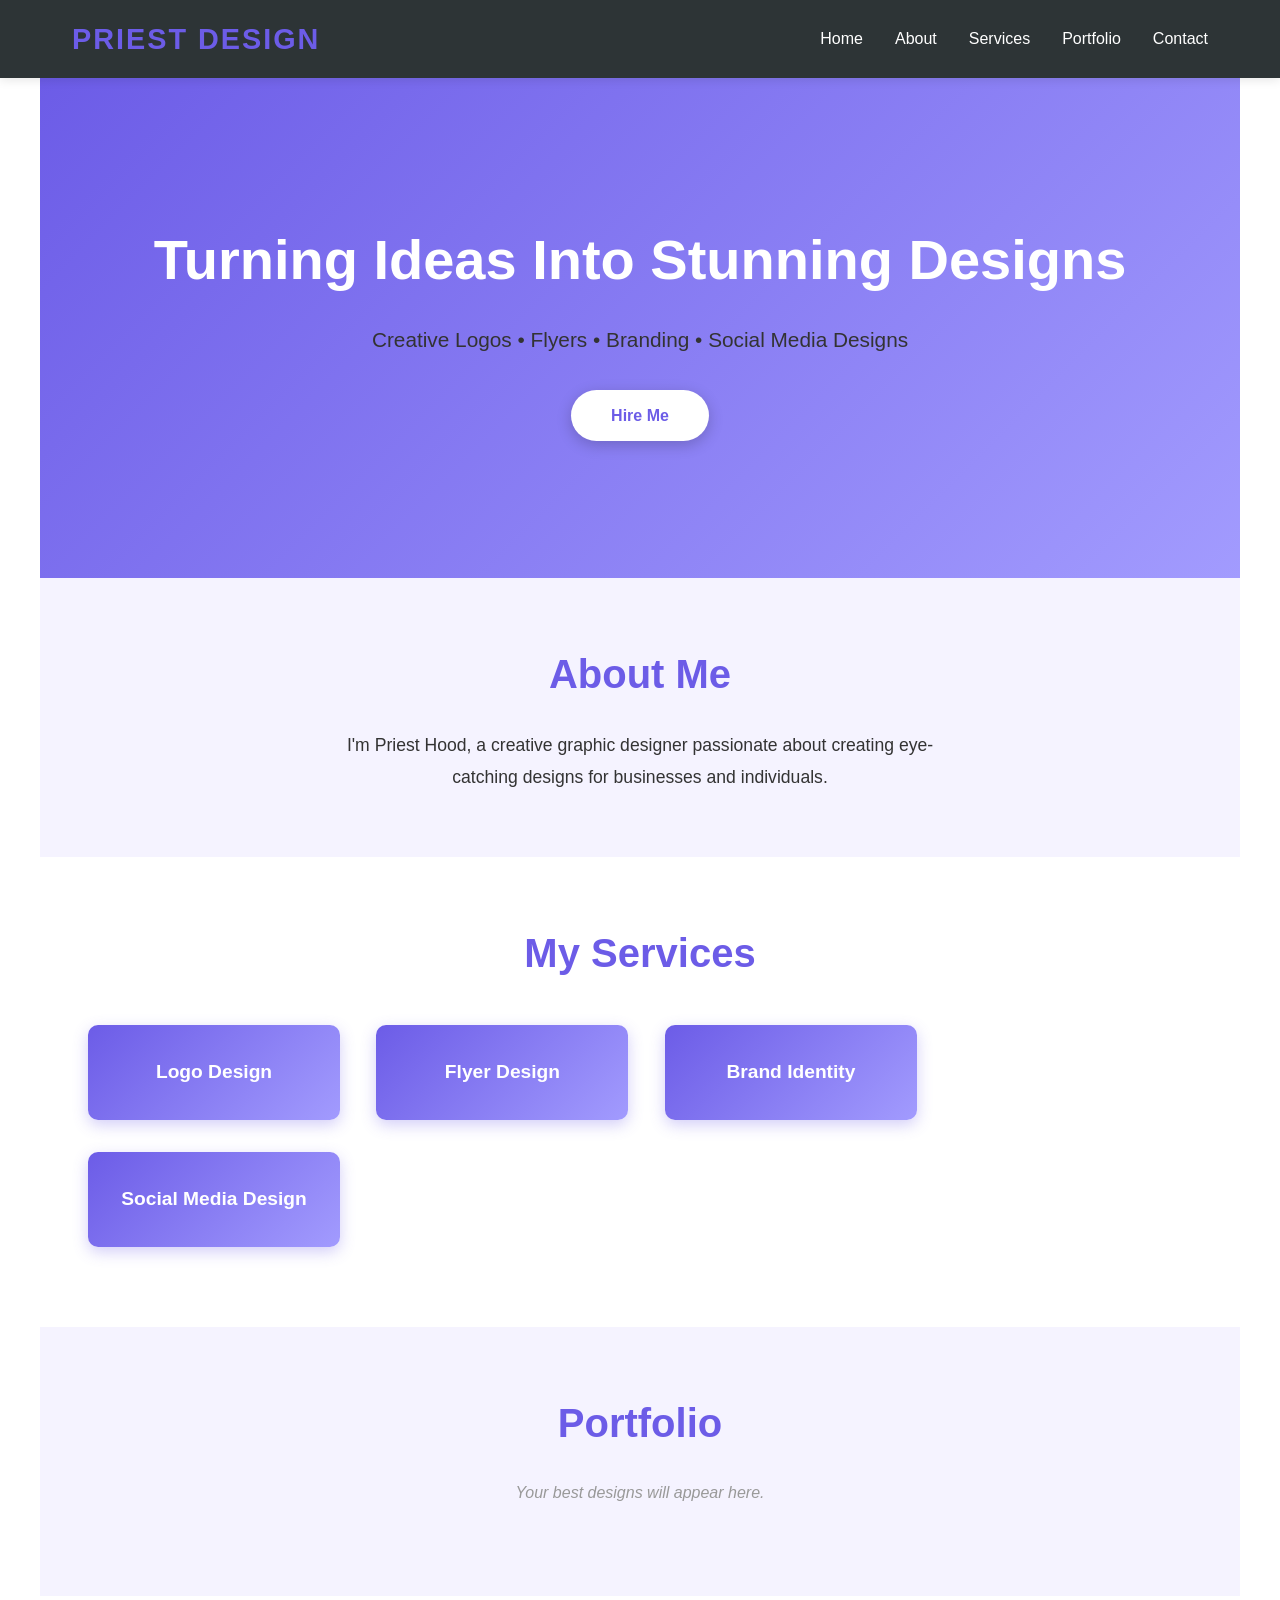
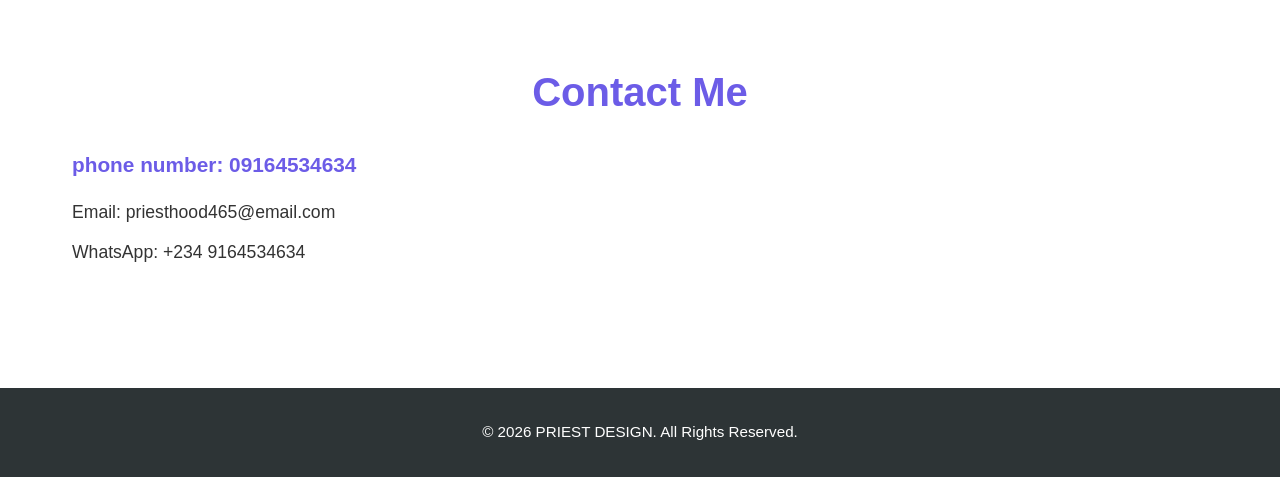
==== index.html @ c43c604e "Add portfolio website files" ====
<!DOCTYPE html>
<html lang="en">
<head>
    <meta charset="UTF-8">
    <meta name="viewport" content="width=device-width, initial-scale=1.0">
    <title>PRIEST DESIGN</title>
    <link rel="stylesheet" href="style.css">
</head>
<body>

<header>
    <nav>
        <h2>PRIEST DESIGN</h2>
        <ul>
            <li><a href="#home">Home</a></li>
            <li><a href="#about">About</a></li>
            <li><a href="#services">Services</a></li>
            <li><a href="#portfolio">Portfolio</a></li>
            <li><a href="#contact">Contact</a></li>
        </ul>
    </nav>
</header>

<section id="home" class="hero">
    <h1>Turning Ideas Into Stunning Designs</h1>
    <p>Creative Logos • Flyers • Branding • Social Media Designs</p>
    <a href="#contact" class="btn">Hire Me</a>
</section>

<section id="about">
    <h2>About Me</h2>
    <p>I'm Priest Hood, a creative graphic designer passionate about creating eye-catching designs for businesses and individuals.</p>
</section>

<section id="services">
    <h2>My Services</h2>
    <div class="card">Logo Design</div>
    <div class="card">Flyer Design</div>
    <div class="card">Brand Identity</div>
    <div class="card">Social Media Design</div>
</section>

<section id="portfolio">
    <h2>Portfolio</h2>
    <p>Your best designs will appear here.</p>
</section>

<section id="contact">
    <h2>Contact Me</h2>
    <h3>phone number: 09164534634</h3>
    <p>Email: priesthood465@email.com</p>
    <p>WhatsApp: +234 9164534634</p>
</section>

<footer>
    <p>© 2026 PRIEST DESIGN. All Rights Reserved.</p>
</footer>

</body>
</html>
---- style.css ----
* {
    margin: 0;
    padding: 0;
    box-sizing: border-box;
}

:root {
    --primary-color: #6c5ce7;
    --secondary-color: #a29bfe;
    --dark-color: #2d3436;
    --light-color: #f5f3ff;
    --white: #ffffff;
    --text-color: #333333;
}

body {
    font-family: 'Segoe UI', Tahoma, Geneva, Verdana, sans-serif;
    line-height: 1.6;
    color: var(--text-color);
    overflow-x: hidden;
}

/* Header & Navigation */
header {
    background: var(--dark-color);
    color: var(--white);
    padding: 1rem 0;
    position: sticky;
    top: 0;
    z-index: 100;
    box-shadow: 0 2px 10px rgba(0, 0, 0, 0.1);
}

nav {
    display: flex;
    justify-content: space-between;
    align-items: center;
    max-width: 1200px;
    margin: 0 auto;
    padding: 0 2rem;
}

nav h2 {
    font-size: 1.8rem;
    font-weight: 700;
    color: var(--primary-color);
    letter-spacing: 2px;
}

nav ul {
    display: flex;
    list-style: none;
    gap: 2rem;
}

nav a {
    color: var(--white);
    text-decoration: none;
    font-weight: 500;
    transition: color 0.3s ease;
    position: relative;
}

nav a:hover {
    color: var(--primary-color);
}

nav a::after {
    content: '';
    position: absolute;
    bottom: -5px;
    left: 0;
    width: 0;
    height: 2px;
    background: var(--primary-color);
    transition: width 0.3s ease;
}

nav a:hover::after {
    width: 100%;
}

/* Hero Section */
.hero {
    background: linear-gradient(135deg, var(--primary-color) 0%, var(--secondary-color) 100%);
    color: var(--white);
    padding: 8rem 2rem;
    text-align: center;
    min-height: 500px;
    display: flex;
    flex-direction: column;
    justify-content: center;
    align-items: center;
}

.hero h1 {
    font-size: 3.5rem;
    margin-bottom: 1rem;
    font-weight: 700;
    animation: slideInDown 0.8s ease;
}

.hero p {
    font-size: 1.3rem;
    margin-bottom: 2rem;
    font-weight: 300;
    animation: slideInUp 0.8s ease;
}

.btn {
    display: inline-block;
    background: var(--white);
    color: var(--primary-color);
    padding: 0.8rem 2.5rem;
    border-radius: 50px;
    text-decoration: none;
    font-weight: 600;
    font-size: 1rem;
    transition: all 0.3s ease;
    box-shadow: 0 4px 15px rgba(0, 0, 0, 0.2);
    cursor: pointer;
    border: none;
}

.btn:hover {
    transform: translateY(-3px);
    box-shadow: 0 6px 20px rgba(0, 0, 0, 0.3);
    background: var(--light-color);
}

/* Sections */
section {
    padding: 4rem 2rem;
    max-width: 1200px;
    margin: 0 auto;
}

section h2 {
    font-size: 2.5rem;
    margin-bottom: 1.5rem;
    color: var(--primary-color);
    text-align: center;
}

section h3 {
    font-size: 1.3rem;
    margin: 1rem 0;
    color: var(--dark-color);
}

section p {
    font-size: 1rem;
    line-height: 1.8;
    margin-bottom: 1.5rem;
    color: var(--text-color);
}

/* About Section */
#about {
    background: var(--light-color);
}

#about p {
    font-size: 1.1rem;
    text-align: center;
    max-width: 600px;
    margin: 0 auto;
}

/* Services Section */
#services {
    background: var(--white);
}

.card {
    background: linear-gradient(135deg, var(--primary-color), var(--secondary-color));
    color: var(--white);
    padding: 2rem;
    border-radius: 10px;
    text-align: center;
    font-size: 1.2rem;
    font-weight: 600;
    margin: 1rem;
    display: inline-block;
    width: calc(25% - 2rem);
    box-shadow: 0 5px 15px rgba(108, 92, 231, 0.3);
    transition: all 0.3s ease;
    cursor: pointer;
}

.card:hover {
    transform: translateY(-10px);
    box-shadow: 0 10px 30px rgba(108, 92, 231, 0.5);
}

@media (max-width: 768px) {
    .card {
        width: calc(50% - 2rem);
    }
}

@media (max-width: 480px) {
    .card {
        width: 100%;
    }
}

/* Portfolio Section */
#portfolio {
    background: var(--light-color);
}

#portfolio p {
    text-align: center;
    font-style: italic;
    color: #999;
}

/* Contact Section */
#contact {
    background: var(--white);
}

#contact h3 {
    color: var(--primary-color);
}

#contact p {
    font-size: 1.1rem;
    margin: 0.5rem 0;
}

/* Footer */
footer {
    background: var(--dark-color);
    color: var(--white);
    text-align: center;
    padding: 2rem;
    margin-top: 3rem;
}

footer p {
    margin: 0;
    font-size: 0.95rem;
}

/* Animations */
@keyframes slideInDown {
    from {
        opacity: 0;
        transform: translateY(-30px);
    }
    to {
        opacity: 1;
        transform: translateY(0);
    }
}

@keyframes slideInUp {
    from {
        opacity: 0;
        transform: translateY(30px);
    }
    to {
        opacity: 1;
        transform: translateY(0);
    }
}

/* Responsive Design */
@media (max-width: 768px) {
    nav {
        flex-direction: column;
        gap: 1rem;
    }

    nav ul {
        flex-direction: column;
        gap: 1rem;
        text-align: center;
    }

    .hero h1 {
        font-size: 2rem;
    }

    .hero p {
        font-size: 1rem;
    }

    section {
        padding: 2rem 1rem;
    }

    section h2 {
        font-size: 1.8rem;
    }
}

@media (max-width: 480px) {
    nav h2 {
        font-size: 1.3rem;
    }

    .hero h1 {
        font-size: 1.5rem;
    }

    .hero {
        padding: 4rem 1rem;
    }
}
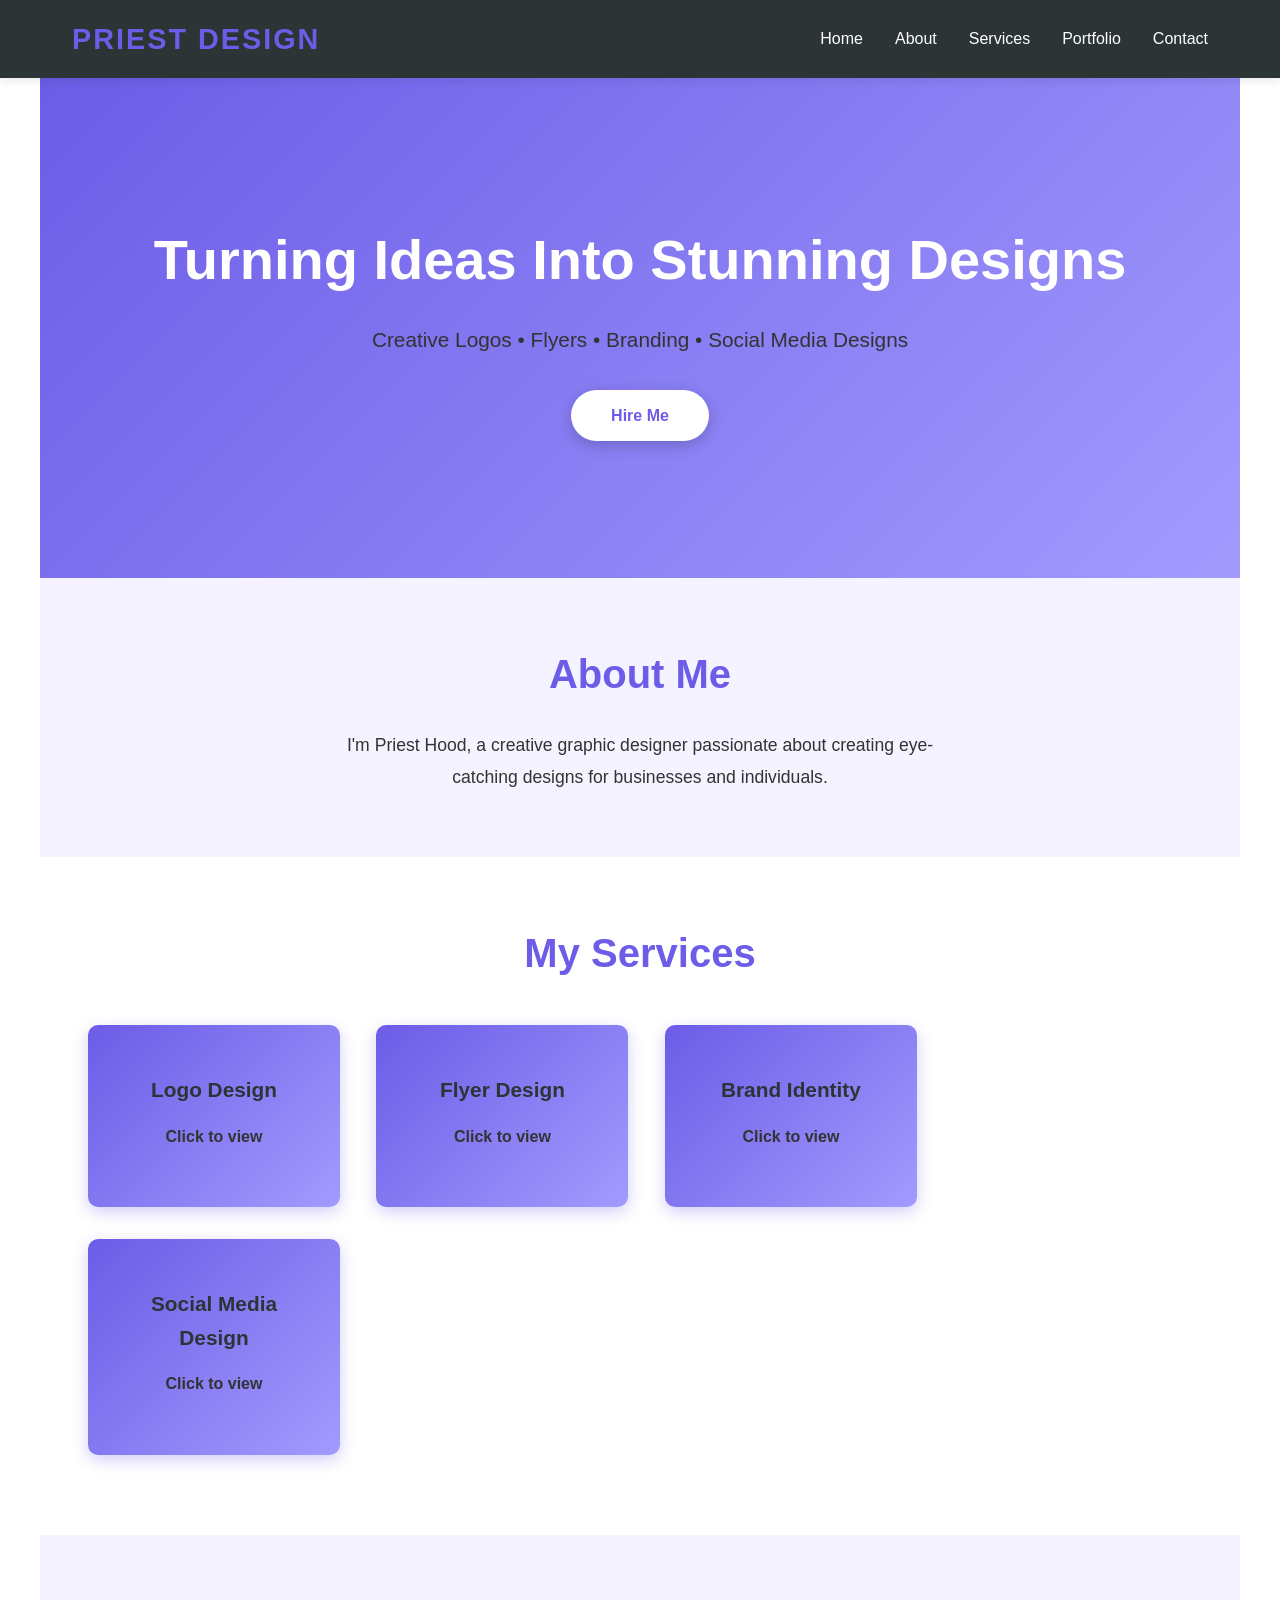
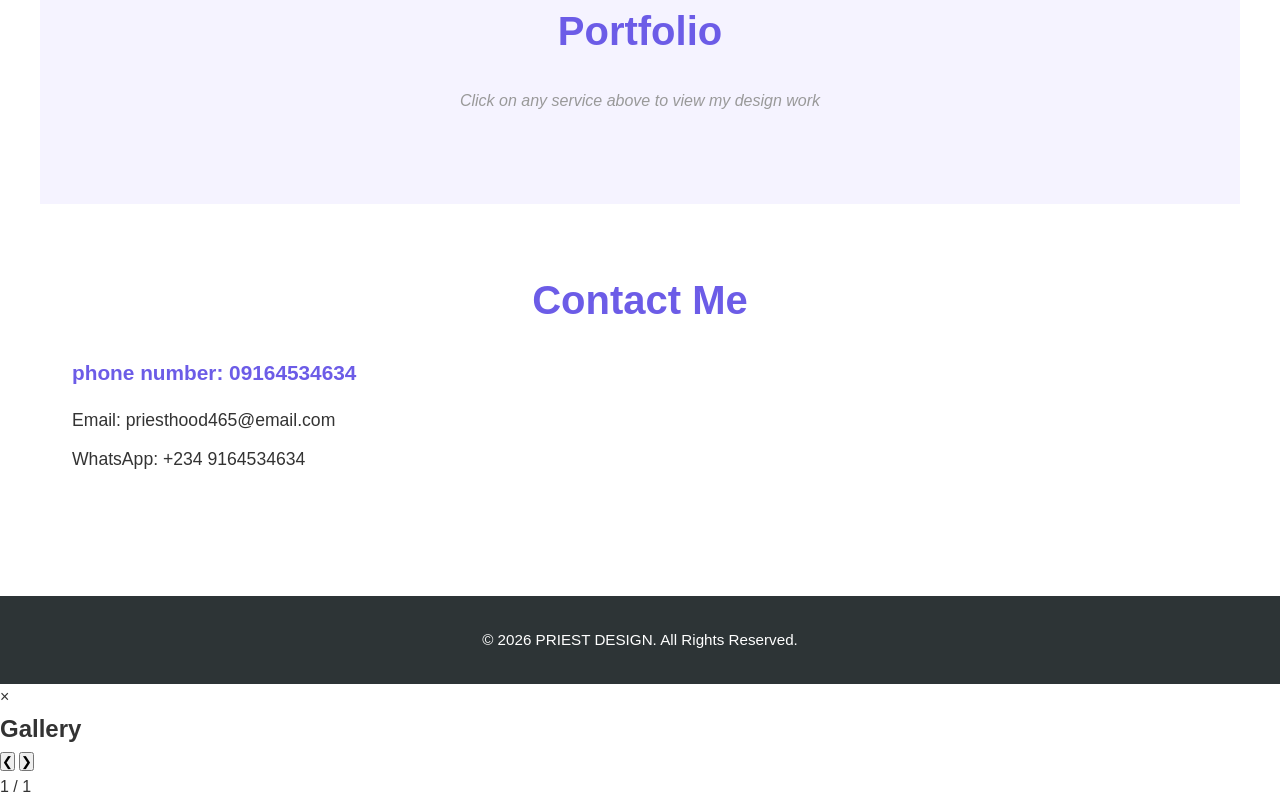
==== commit 72509109: "Update portfolio with interactive gallery system" ====
--- a/index.html
+++ b/index.html
@@ -5,6 +5,7 @@
     <meta name="viewport" content="width=device-width, initial-scale=1.0">
     <title>PRIEST DESIGN</title>
     <link rel="stylesheet" href="style.css">
+    <link rel="stylesheet" href="portfolio.css">
 </head>
 <body>
 
@@ -34,15 +35,31 @@
 
 <section id="services">
     <h2>My Services</h2>
-    <div class="card">Logo Design</div>
-    <div class="card">Flyer Design</div>
-    <div class="card">Brand Identity</div>
-    <div class="card">Social Media Design</div>
+    <div class="services-container">
+        <div class="card" onclick="openGallery('logo')">
+            <h3>Logo Design</h3>
+            <p>Click to view</p>
+        </div>
+        <div class="card" onclick="openGallery('flyer')">
+            <h3>Flyer Design</h3>
+            <p>Click to view</p>
+        </div>
+        <div class="card" onclick="openGallery('brand')">
+            <h3>Brand Identity</h3>
+            <p>Click to view</p>
+        </div>
+        <div class="card" onclick="openGallery('social')">
+            <h3>Social Media Design</h3>
+            <p>Click to view</p>
+        </div>
+    </div>
 </section>
 
 <section id="portfolio">
     <h2>Portfolio</h2>
-    <p>Your best designs will appear here.</p>
+    <div class="portfolio-intro">
+        <p>Click on any service above to view my design work</p>
+    </div>
 </section>
 
 <section id="contact">
@@ -56,5 +73,26 @@
     <p>© 2026 PRIEST DESIGN. All Rights Reserved.</p>
 </footer>
 
+<!-- Gallery Modal -->
+<div id="galleryModal" class="modal">
+    <div class="modal-content">
+        <span class="close" onclick="closeGallery()">&times;</span>
+        <h2 id="galleryTitle">Gallery</h2>
+        
+        <div class="gallery-container">
+            <div id="galleryImages" class="gallery-images">
+                <!-- Images will be loaded here -->
+            </div>
+            <button class="prev" onclick="prevImage()">&#10094;</button>
+            <button class="next" onclick="nextImage()">&#10095;</button>
+        </div>
+        
+        <div class="gallery-counter">
+            <span id="imageCounter">1 / 1</span>
+        </div>
+    </div>
+</div>
+
+<script src="portfolio.js"></script>
 </body>
 </html>
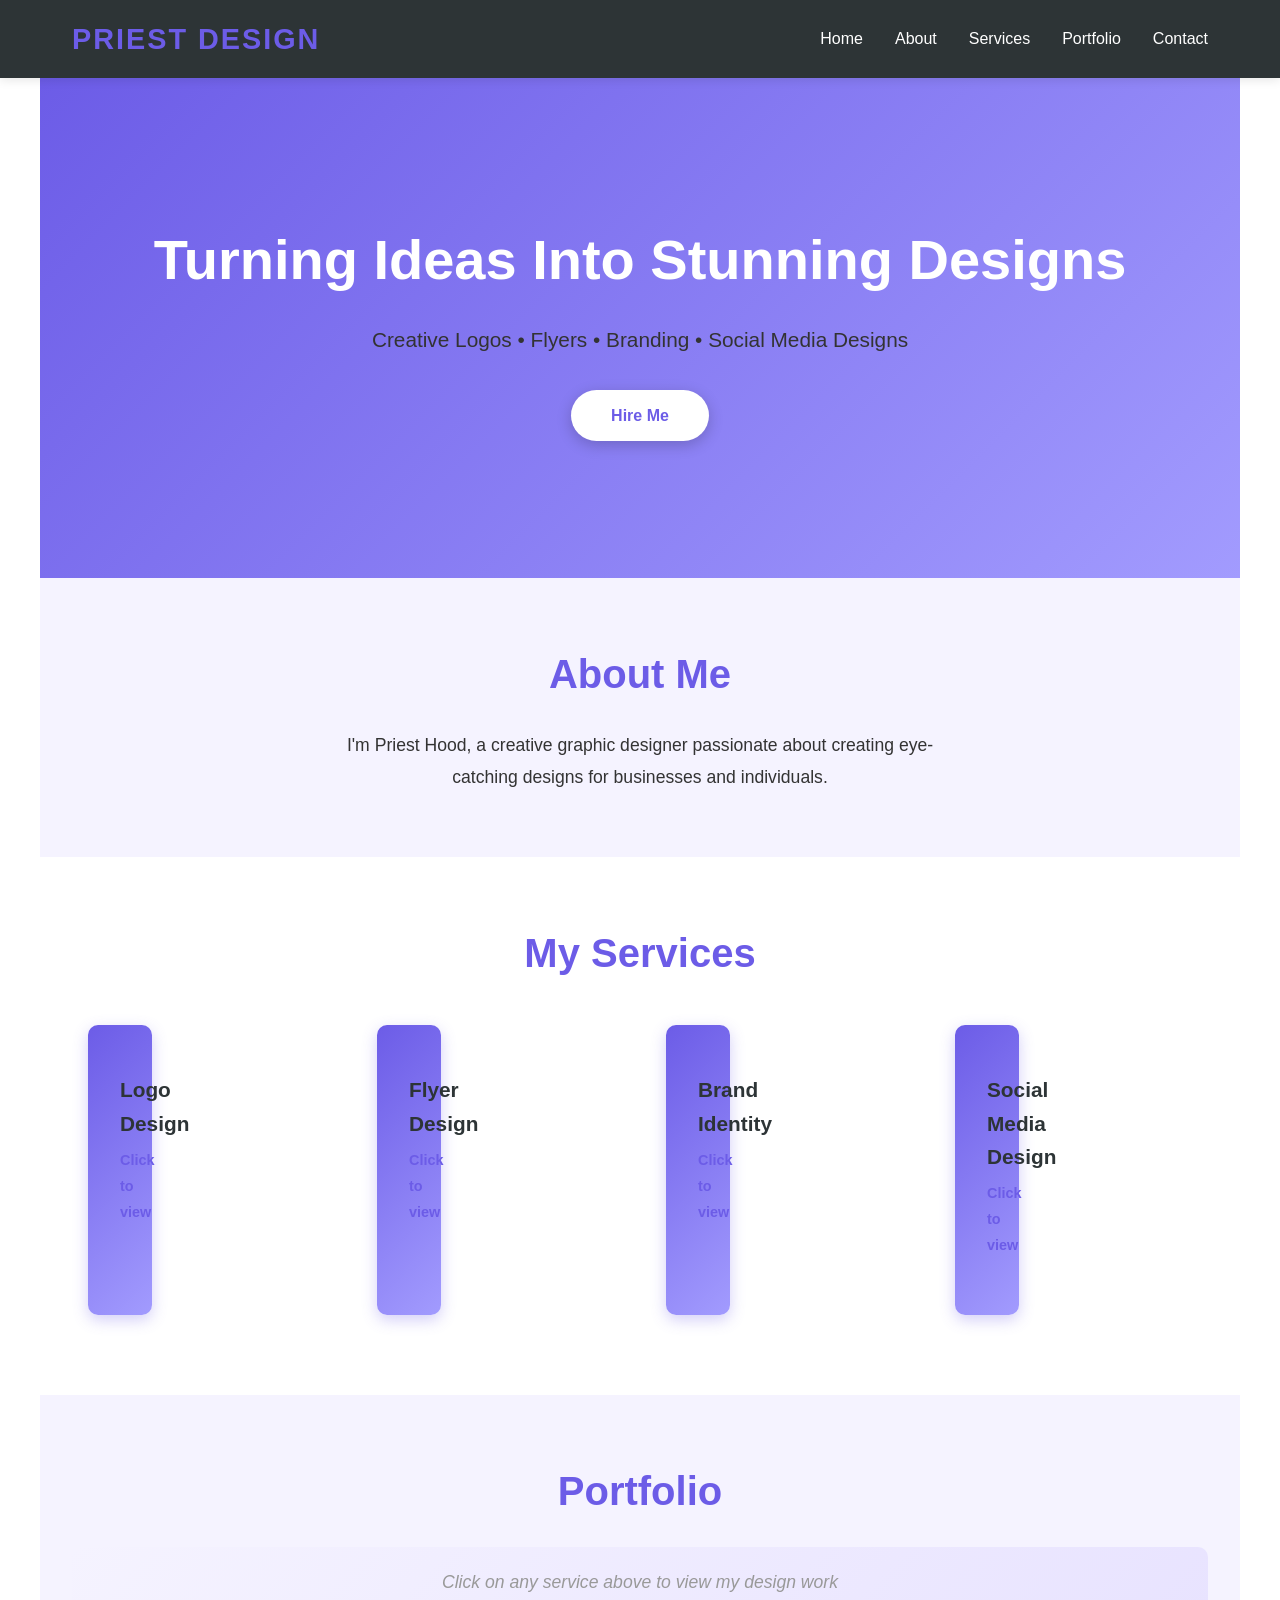
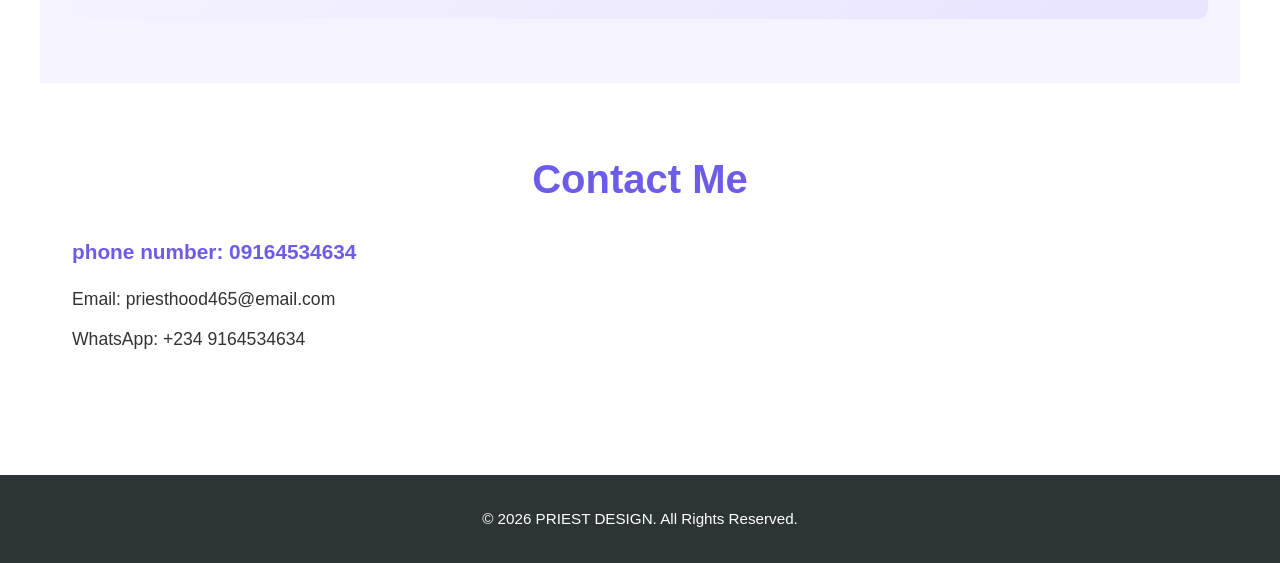
==== commit f6195e3e: "Fix gallery - embed JavaScript directly in HTML" ====
--- a/index.html
+++ b/index.html
@@ -36,19 +36,19 @@
 <section id="services">
     <h2>My Services</h2>
     <div class="services-container">
-        <div class="card" onclick="openGallery('logo')">
+        <div class="card" onclick="openGallery('logo')" style="cursor: pointer;">
             <h3>Logo Design</h3>
             <p>Click to view</p>
         </div>
-        <div class="card" onclick="openGallery('flyer')">
+        <div class="card" onclick="openGallery('flyer')" style="cursor: pointer;">
             <h3>Flyer Design</h3>
             <p>Click to view</p>
         </div>
-        <div class="card" onclick="openGallery('brand')">
+        <div class="card" onclick="openGallery('brand')" style="cursor: pointer;">
             <h3>Brand Identity</h3>
             <p>Click to view</p>
         </div>
-        <div class="card" onclick="openGallery('social')">
+        <div class="card" onclick="openGallery('social')" style="cursor: pointer;">
             <h3>Social Media Design</h3>
             <p>Click to view</p>
         </div>
@@ -93,6 +93,110 @@
     </div>
 </div>
 
-<script src="portfolio.js"></script>
+<script>
+// Gallery data - organize designs by category
+const galleryData = {
+    logo: {
+        title: 'Logo Design',
+        images: [
+            'HOOD5.png'
+        ]
+    },
+    flyer: {
+        title: 'Flyer Design',
+        images: []
+    },
+    brand: {
+        title: 'Brand Identity',
+        images: []
+    },
+    social: {
+        title: 'Social Media Design',
+        images: []
+    }
+};
+
+let currentCategory = '';
+let currentImageIndex = 0;
+
+function openGallery(category) {
+    console.log('Opening gallery for:', category);
+    const data = galleryData[category];
+    
+    if (!data || data.images.length === 0) {
+        alert(`No designs available for ${data.title} yet.`);
+        return;
+    }
+
+    currentCategory = category;
+    currentImageIndex = 0;
+    
+    const modal = document.getElementById('galleryModal');
+    const title = document.getElementById('galleryTitle');
+    const imagesContainer = document.getElementById('galleryImages');
+    
+    title.textContent = data.title;
+    imagesContainer.innerHTML = '';
+    
+    // Load first image
+    loadImage(0);
+    
+    modal.classList.add('show');
+    console.log('Gallery opened');
+}
+
+function loadImage(index) {
+    const data = galleryData[currentCategory];
+    if (index < 0 || index >= data.images.length) return;
+    
+    currentImageIndex = index;
+    const imagesContainer = document.getElementById('galleryImages');
+    imagesContainer.innerHTML = `<img src="${data.images[index]}" alt="Design ${index + 1}" style="max-width: 100%; max-height: 500px; border-radius: 10px;">`;
+    
+    // Update counter
+    document.getElementById('imageCounter').textContent = `${index + 1} / ${data.images.length}`;
+}
+
+function nextImage() {
+    const data = galleryData[currentCategory];
+    if (currentImageIndex < data.images.length - 1) {
+        loadImage(currentImageIndex + 1);
+    } else {
+        loadImage(0); // Loop back to first image
+    }
+}
+
+function prevImage() {
+    const data = galleryData[currentCategory];
+    if (currentImageIndex > 0) {
+        loadImage(currentImageIndex - 1);
+    } else {
+        loadImage(data.images.length - 1); // Loop to last image
+    }
+}
+
+function closeGallery() {
+    const modal = document.getElementById('galleryModal');
+    modal.classList.remove('show');
+}
+
+// Close modal when clicking outside
+window.onclick = function(event) {
+    const modal = document.getElementById('galleryModal');
+    if (event.target === modal) {
+        closeGallery();
+    }
+}
+
+// Keyboard navigation
+document.addEventListener('keydown', function(event) {
+    const modal = document.getElementById('galleryModal');
+    if (!modal.classList.contains('show')) return;
+    
+    if (event.key === 'ArrowRight') nextImage();
+    if (event.key === 'ArrowLeft') prevImage();
+    if (event.key === 'Escape') closeGallery();
+});
+</script>
 </body>
 </html>
--- a/portfolio.css
+++ b/portfolio.css
@@ -0,0 +1,240 @@
+/* Gallery Modal Styles */
+.modal {
+    display: none;
+    position: fixed;
+    z-index: 1000;
+    left: 0;
+    top: 0;
+    width: 100%;
+    height: 100%;
+    background-color: rgba(0, 0, 0, 0.8);
+    animation: fadeIn 0.3s ease;
+}
+
+.modal.show {
+    display: flex;
+    justify-content: center;
+    align-items: center;
+}
+
+@keyframes fadeIn {
+    from {
+        opacity: 0;
+    }
+    to {
+        opacity: 1;
+    }
+}
+
+.modal-content {
+    background-color: var(--white);
+    border-radius: 20px;
+    padding: 30px;
+    max-width: 900px;
+    width: 90%;
+    max-height: 85vh;
+    overflow-y: auto;
+    box-shadow: 0 20px 60px rgba(0, 0, 0, 0.3);
+    position: relative;
+}
+
+.close {
+    position: absolute;
+    right: 20px;
+    top: 15px;
+    font-size: 2rem;
+    font-weight: bold;
+    color: var(--primary-color);
+    cursor: pointer;
+    transition: color 0.3s ease;
+}
+
+.close:hover {
+    color: var(--dark-color);
+}
+
+#galleryTitle {
+    color: var(--primary-color);
+    margin-bottom: 20px;
+    text-align: center;
+    font-size: 2rem;
+}
+
+.gallery-container {
+    position: relative;
+    display: flex;
+    justify-content: center;
+    align-items: center;
+    margin: 20px 0;
+}
+
+.gallery-images {
+    width: 100%;
+    display: flex;
+    justify-content: center;
+    align-items: center;
+    min-height: 400px;
+    background: linear-gradient(135deg, #f5f3ff 0%, #e8e3ff 100%);
+    border-radius: 15px;
+    padding: 20px;
+    box-shadow: inset 0 2px 10px rgba(0, 0, 0, 0.1);
+}
+
+.gallery-images img {
+    max-width: 100%;
+    max-height: 500px;
+    border-radius: 10px;
+    box-shadow: 0 5px 20px rgba(0, 0, 0, 0.2);
+    animation: slideIn 0.5s ease;
+}
+
+@keyframes slideIn {
+    from {
+        opacity: 0;
+        transform: scale(0.95);
+    }
+    to {
+        opacity: 1;
+        transform: scale(1);
+    }
+}
+
+.prev, .next {
+    position: absolute;
+    top: 50%;
+    transform: translateY(-50%);
+    background-color: var(--primary-color);
+    color: var(--white);
+    border: none;
+    padding: 15px 20px;
+    font-size: 1.5rem;
+    cursor: pointer;
+    border-radius: 50%;
+    transition: all 0.3s ease;
+    box-shadow: 0 4px 15px rgba(108, 92, 231, 0.3);
+}
+
+.prev:hover, .next:hover {
+    background-color: var(--secondary-color);
+    transform: translateY(-50%) scale(1.1);
+}
+
+.prev {
+    left: 10px;
+}
+
+.next {
+    right: 10px;
+}
+
+.gallery-counter {
+    text-align: center;
+    margin-top: 20px;
+    font-size: 1rem;
+    color: var(--text-color);
+    font-weight: 600;
+}
+
+#imageCounter {
+    background: linear-gradient(135deg, var(--primary-color), var(--secondary-color));
+    color: var(--white);
+    padding: 8px 16px;
+    border-radius: 20px;
+    display: inline-block;
+}
+
+.services-container {
+    display: grid;
+    grid-template-columns: repeat(auto-fit, minmax(250px, 1fr));
+    gap: 20px;
+}
+
+.card {
+    cursor: pointer;
+}
+
+.card h3 {
+    font-size: 1.3rem;
+    margin-bottom: 8px;
+}
+
+.card p {
+    font-size: 0.9rem;
+    color: var(--primary-color);
+    font-weight: 600;
+}
+
+.portfolio-intro {
+    text-align: center;
+    padding: 20px;
+    background: linear-gradient(135deg, #f5f3ff 0%, #e8e3ff 100%);
+    border-radius: 10px;
+    margin-top: 20px;
+}
+
+.portfolio-intro p {
+    font-size: 1.1rem;
+    color: var(--primary-color);
+    margin: 0;
+}
+
+/* Responsive Gallery */
+@media (max-width: 768px) {
+    .modal-content {
+        max-width: 95%;
+        padding: 20px;
+    }
+
+    .gallery-images {
+        min-height: 300px;
+    }
+
+    .gallery-images img {
+        max-height: 350px;
+    }
+
+    .prev, .next {
+        padding: 10px 15px;
+        font-size: 1.2rem;
+    }
+
+    #galleryTitle {
+        font-size: 1.5rem;
+    }
+}
+
+@media (max-width: 480px) {
+    .modal-content {
+        max-width: 100%;
+        max-height: 90vh;
+        border-radius: 15px;
+    }
+
+    .gallery-images {
+        min-height: 250px;
+        padding: 10px;
+    }
+
+    .gallery-images img {
+        max-height: 300px;
+    }
+
+    .prev, .next {
+        padding: 8px 12px;
+        font-size: 1rem;
+    }
+
+    .prev {
+        left: 5px;
+    }
+
+    .next {
+        right: 5px;
+    }
+
+    .close {
+        font-size: 1.5rem;
+        right: 15px;
+        top: 10px;
+    }
+}
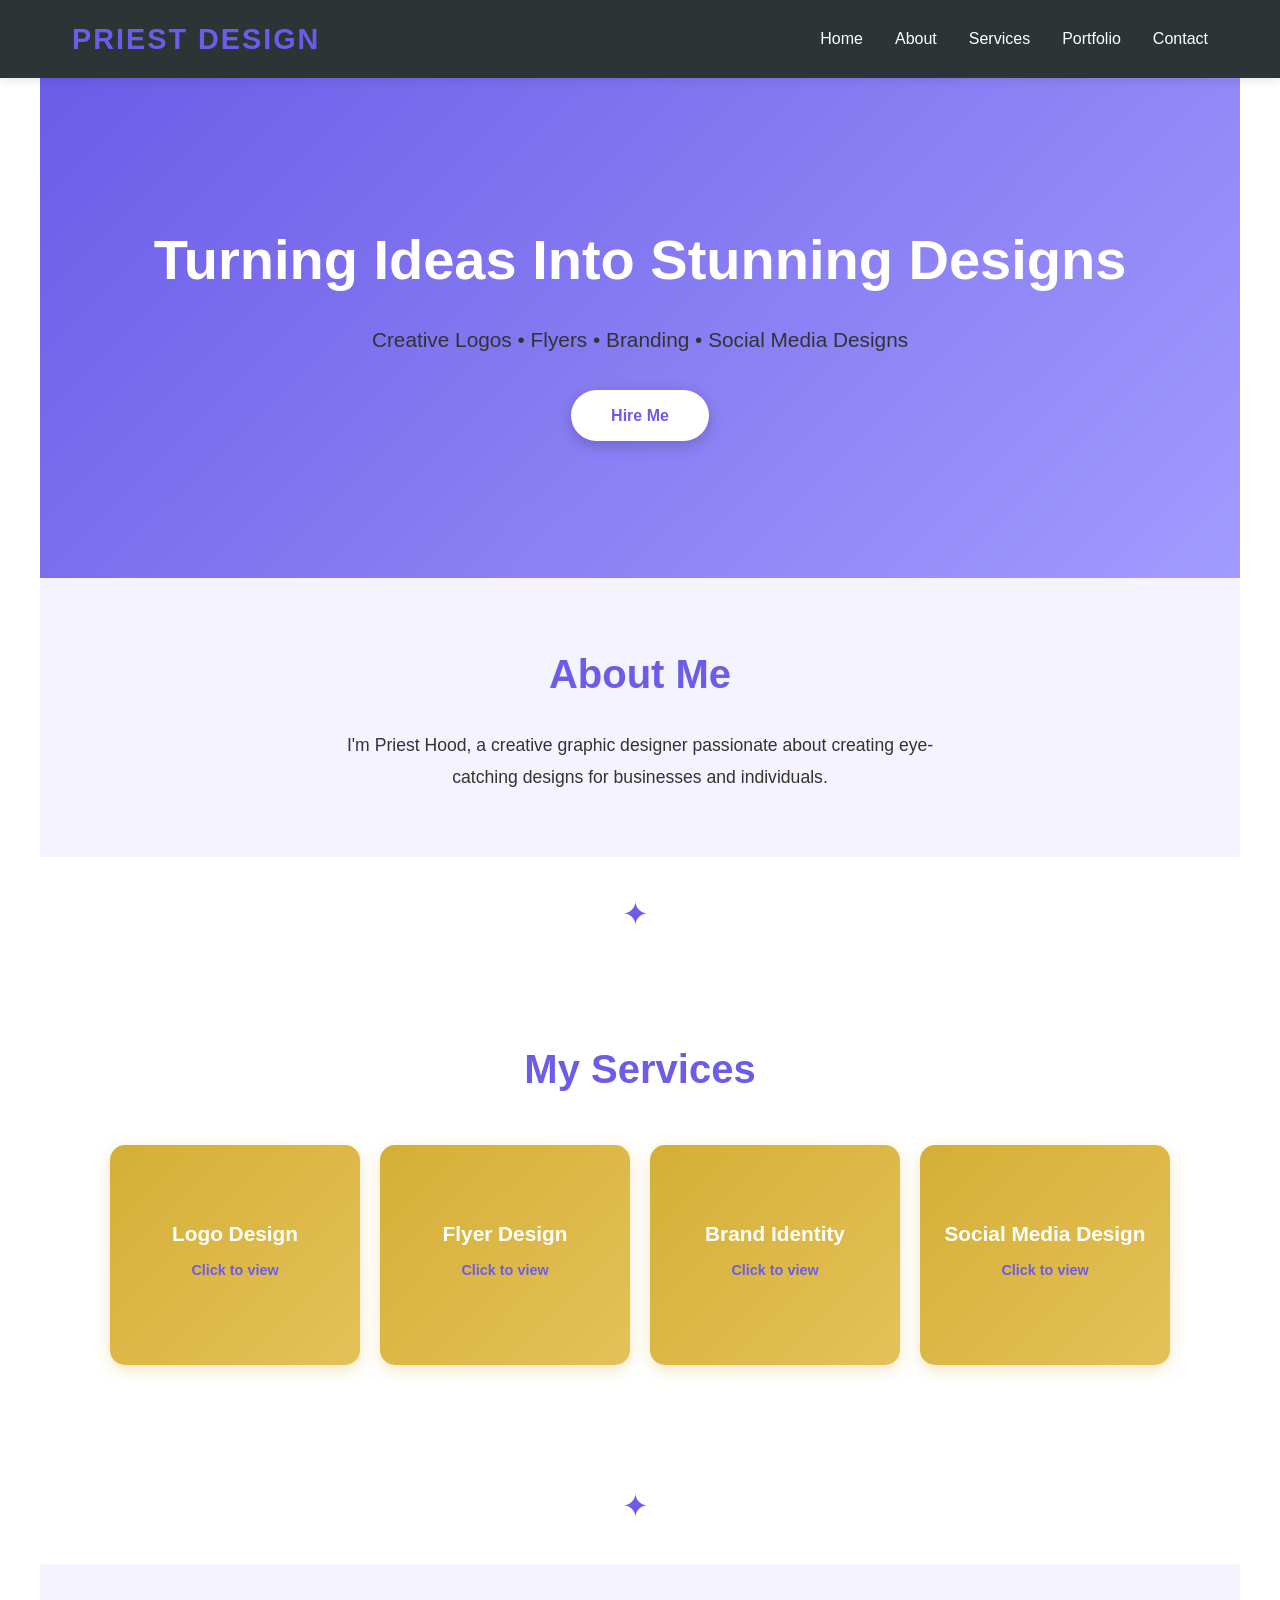
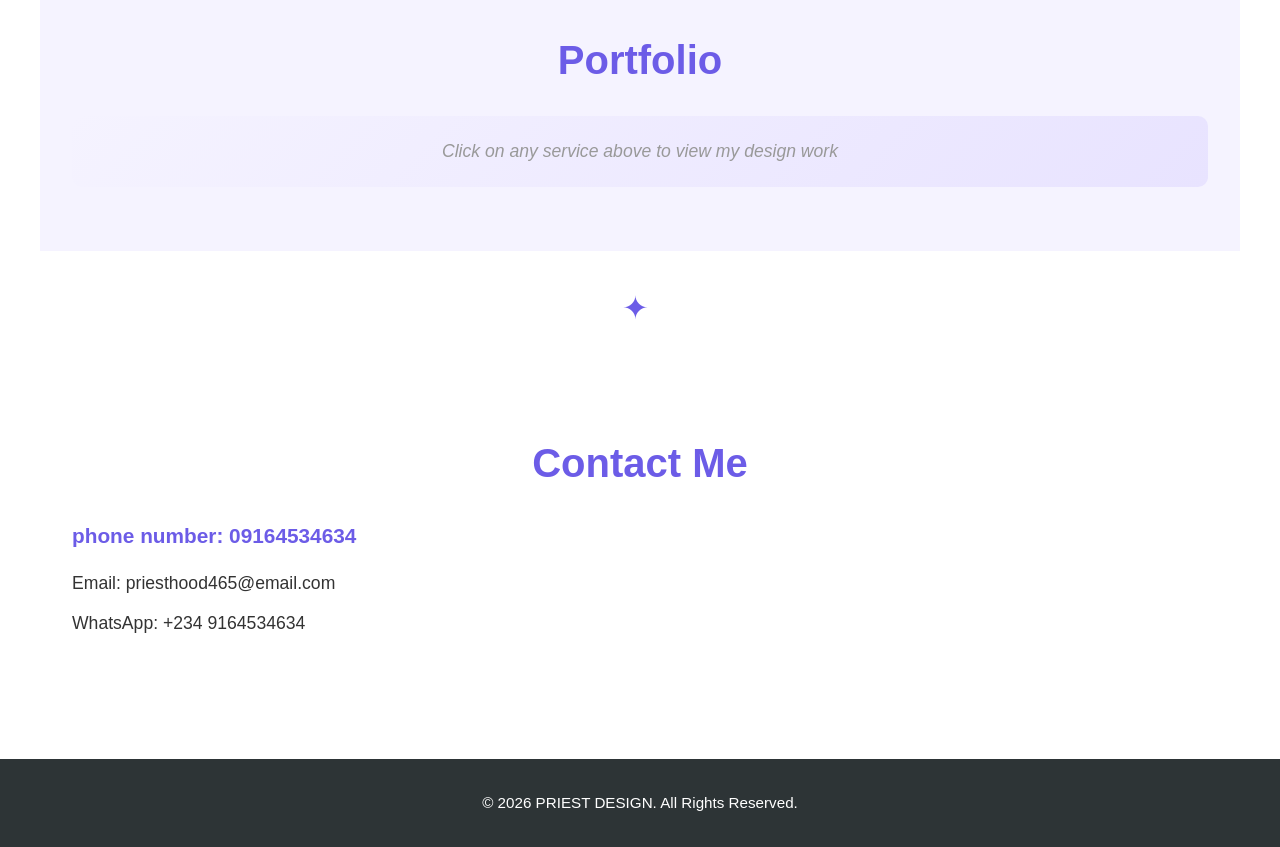
==== commit 883d538c: "Add elegant decorative dividers between sections" ====
--- a/index.html
+++ b/index.html
@@ -33,9 +33,14 @@
     <p>I'm Priest Hood, a creative graphic designer passionate about creating eye-catching designs for businesses and individuals.</p>
 </section>
 
+<!-- Decorative Divider -->
+<div class="divider">
+    <span>✦</span>
+</div>
+
 <section id="services">
     <h2>My Services</h2>
-    <div class="services-container">
+    <div class="services">
         <div class="card" onclick="openGallery('logo')" style="cursor: pointer;">
             <h3>Logo Design</h3>
             <p>Click to view</p>
@@ -54,6 +59,11 @@
         </div>
     </div>
 </section>
+
+<!-- Decorative Divider -->
+<div class="divider">
+    <span>✦</span>
+</div>
 
 <section id="portfolio">
     <h2>Portfolio</h2>
@@ -61,6 +71,11 @@
         <p>Click on any service above to view my design work</p>
     </div>
 </section>
+
+<!-- Decorative Divider -->
+<div class="divider">
+    <span>✦</span>
+</div>
 
 <section id="contact">
     <h2>Contact Me</h2>
@@ -99,12 +114,20 @@
     logo: {
         title: 'Logo Design',
         images: [
-            'HOOD5.png'
+            'HOOD5.png',
+            'file_00000000a75871f4b1cc783dd426370a.png',
+            'file_00000000d81c624387f1718a8c6750df.png',
+            'file_00000000488071f49b6fd9908b79cd60.png',
+            'file_0000000022147246b488e699e6680f67.png'
         ]
     },
     flyer: {
         title: 'Flyer Design',
-        images: []
+        images: [
+            'HOOD 7.png',
+            'HOOD5.png',
+            'HOOD.png'
+        ]
     },
     brand: {
         title: 'Brand Identity',
--- a/style.css
+++ b/style.css
@@ -155,6 +155,29 @@
     color: var(--text-color);
 }
 
+/* Decorative Divider */
+.divider {
+    text-align: center;
+    padding: 2rem 0;
+    font-size: 2rem;
+    color: var(--primary-color);
+    letter-spacing: 10px;
+}
+
+.divider span {
+    display: inline-block;
+    animation: pulse 2s ease-in-out infinite;
+}
+
+@keyframes pulse {
+    0%, 100% {
+        opacity: 0.6;
+    }
+    50% {
+        opacity: 1;
+    }
+}
+
 /* About Section */
 #about {
     background: var(--light-color);
@@ -172,37 +195,47 @@
     background: var(--white);
 }
 
+.services {
+    display: flex;
+    flex-wrap: wrap;
+    justify-content: center;
+    gap: 20px;
+    padding: 20px;
+}
+
 .card {
-    background: linear-gradient(135deg, var(--primary-color), var(--secondary-color));
-    color: var(--white);
-    padding: 2rem;
-    border-radius: 10px;
-    text-align: center;
-    font-size: 1.2rem;
+    width: 250px;
+    min-height: 220px;
+    background: linear-gradient(135deg, #D4AF37 0%, #E5C158 100%);
+    border-radius: 15px;
+    padding: 20px;
+    text-align: center;
+    color: #fff;
+    box-sizing: border-box;
+    cursor: pointer;
+    transition: all 0.3s ease;
+    box-shadow: 0 5px 15px rgba(212, 175, 55, 0.3);
+    display: flex;
+    flex-direction: column;
+    justify-content: center;
+    align-items: center;
+}
+
+.card h3 {
+    font-size: 1.3rem;
+    margin-bottom: 8px;
+    color: #fff;
+}
+
+.card p {
+    font-size: 0.9rem;
+    color: rgba(255, 255, 255, 0.9);
     font-weight: 600;
-    margin: 1rem;
-    display: inline-block;
-    width: calc(25% - 2rem);
-    box-shadow: 0 5px 15px rgba(108, 92, 231, 0.3);
-    transition: all 0.3s ease;
-    cursor: pointer;
 }
 
 .card:hover {
     transform: translateY(-10px);
-    box-shadow: 0 10px 30px rgba(108, 92, 231, 0.5);
-}
-
-@media (max-width: 768px) {
-    .card {
-        width: calc(50% - 2rem);
-    }
-}
-
-@media (max-width: 480px) {
-    .card {
-        width: 100%;
-    }
+    box-shadow: 0 10px 30px rgba(212, 175, 55, 0.5);
 }
 
 /* Portfolio Section */
@@ -295,6 +328,10 @@
     section h2 {
         font-size: 1.8rem;
     }
+
+    .card {
+        width: 90%;
+    }
 }
 
 @media (max-width: 480px) {
@@ -309,4 +346,8 @@
     .hero {
         padding: 4rem 1rem;
     }
+
+    .card {
+        width: 90%;
+    }
 }
--- a/portfolio.css
+++ b/portfolio.css
@@ -28,8 +28,8 @@
 
 .modal-content {
     background-color: var(--white);
-    border-radius: 20px;
-    padding: 30px;
+    border-radius: 25px;
+    padding: 35px;
     max-width: 900px;
     width: 90%;
     max-height: 85vh;
@@ -55,9 +55,9 @@
 
 #galleryTitle {
     color: var(--primary-color);
-    margin-bottom: 20px;
+    margin-bottom: 23px;
     text-align: center;
-    font-size: 2rem;
+    font-size: 3rem;
 }
 
 .gallery-container {
@@ -74,9 +74,9 @@
     justify-content: center;
     align-items: center;
     min-height: 400px;
-    background: linear-gradient(135deg, #f5f3ff 0%, #e8e3ff 100%);
+    background: linear-gradient(135deg, #ffd700 0%, #e8e3ff 100%);
     border-radius: 15px;
-    padding: 20px;
+    padding: 25px;
     box-shadow: inset 0 2px 10px rgba(0, 0, 0, 0.1);
 }
 
